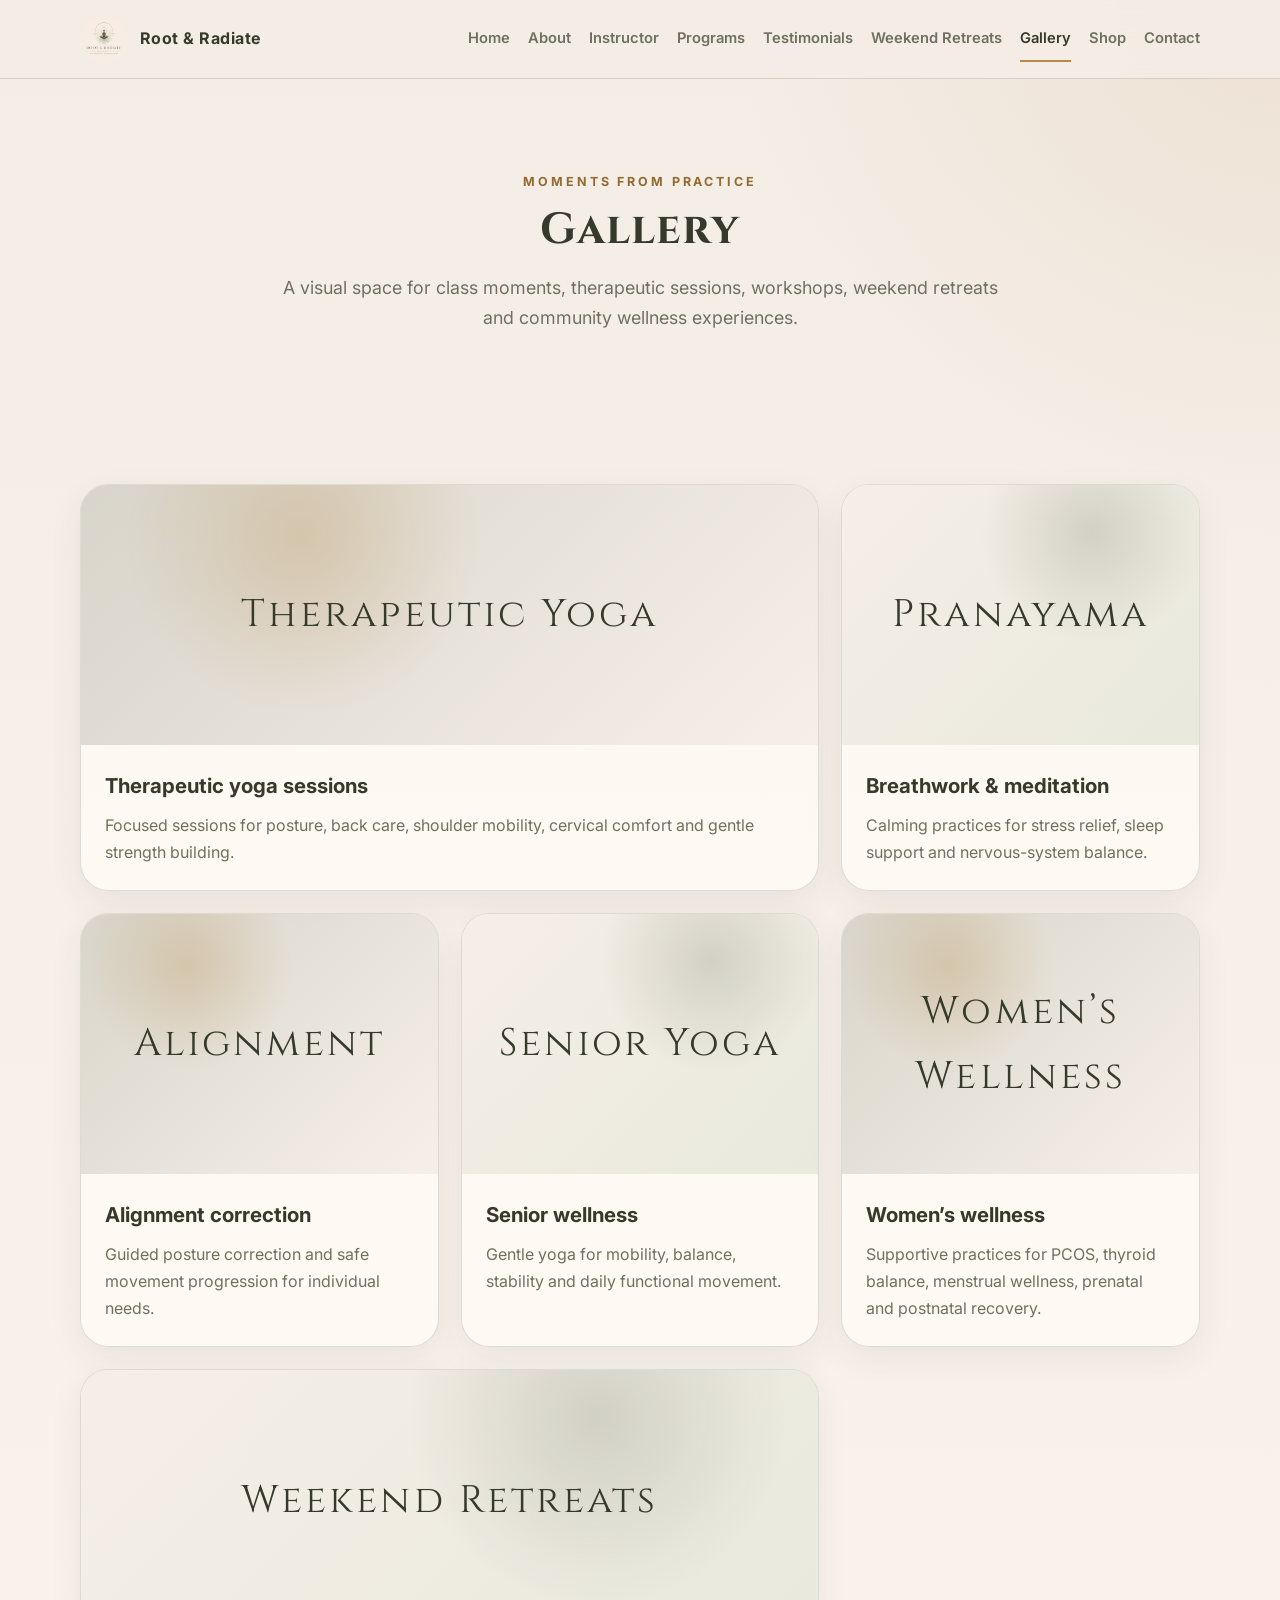
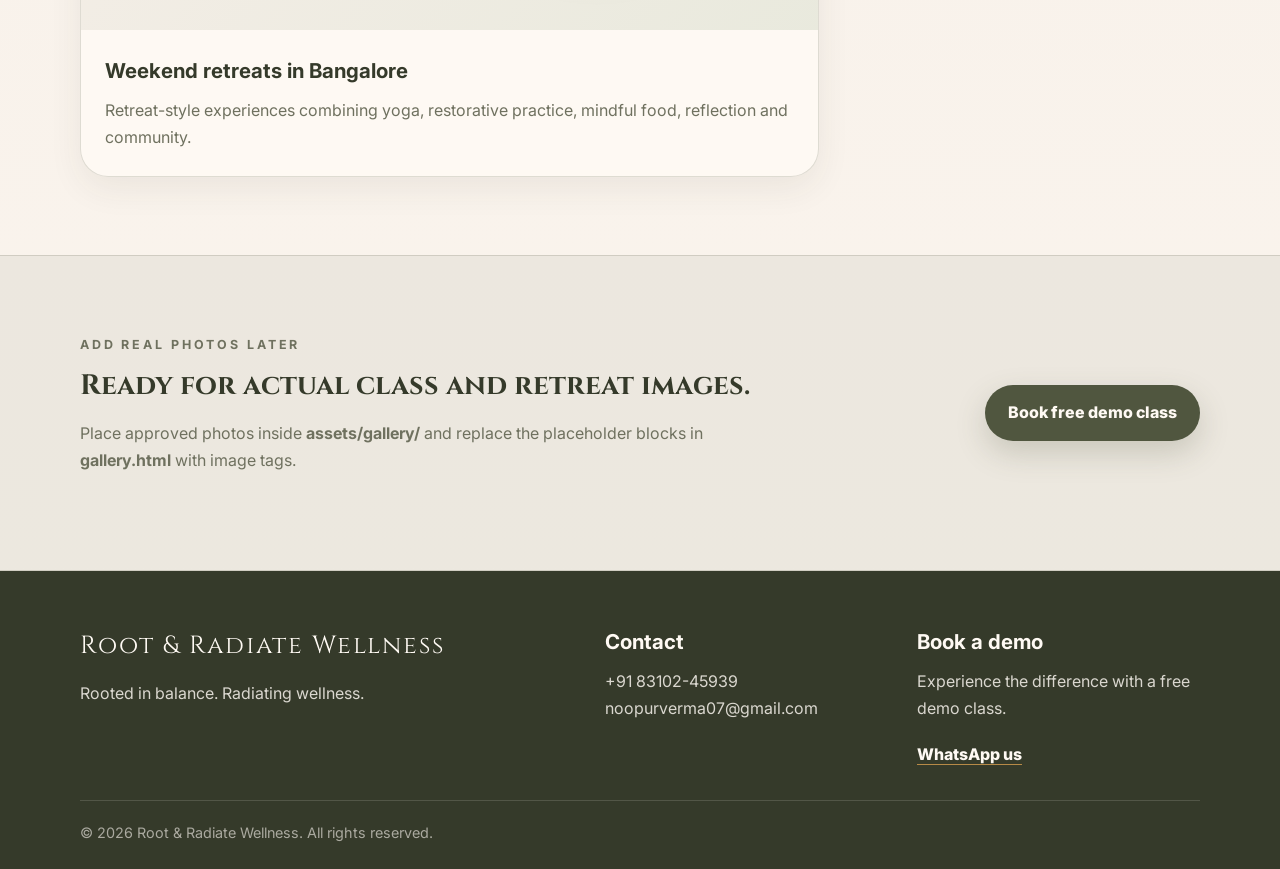
==== gallery.html @ 005d0e10 "RRW site" ====
<!doctype html>
<html lang="en">
<head>
  <meta charset="utf-8" />
  <meta name="viewport" content="width=device-width, initial-scale=1" />
  <title>Gallery | Root & Radiate Wellness</title>
  <meta name="description" content="Gallery of Root & Radiate Wellness yoga sessions, workshops, retreats and wellness practices in Bangalore." />
  <link rel="preconnect" href="https://fonts.googleapis.com">
  <link rel="preconnect" href="https://fonts.gstatic.com" crossorigin>
  <link href="https://fonts.googleapis.com/css2?family=Cinzel:wght@400;500;600&family=Inter:wght@400;500;600;700&display=swap" rel="stylesheet">
  <link rel="icon" type="image/png" href="assets/logo.png" />
  <link rel="stylesheet" href="assets/styles.css" />
</head>
<body data-current-page="gallery.html">
  <header class="site-header">
    <div class="container nav-shell">
      <a class="brand" href="index.html" aria-label="Root & Radiate Wellness home">
        <img src="assets/logo.png" alt="Root & Radiate Wellness logo" />
        <span>Root & Radiate</span>
      </a>
      <button class="menu-toggle" type="button" aria-label="Toggle navigation" aria-expanded="false">
        <span></span><span></span><span></span>
      </button>
      <nav class="site-nav" aria-label="Primary navigation">
        <a class="nav-link" href="index.html" data-page="index.html">Home</a><a class="nav-link" href="about.html" data-page="about.html">About</a><a class="nav-link" href="instructor.html" data-page="instructor.html">Instructor</a><a class="nav-link" href="programs.html" data-page="programs.html">Programs</a><a class="nav-link" href="testimonials.html" data-page="testimonials.html">Testimonials</a><a class="nav-link" href="retreats.html" data-page="retreats.html">Weekend Retreats</a><a class="nav-link" href="gallery.html" data-page="gallery.html">Gallery</a><a class="nav-link" href="shop.html" data-page="shop.html">Shop</a><a class="nav-link" href="contact.html" data-page="contact.html">Contact</a>
      </nav>
    </div>
  </header>

  <main>
    <section class="page-hero">
      <div class="container narrow reveal">
        <p class="eyebrow">Moments from practice</p>
        <h1>Gallery</h1>
        <p class="lead">A visual space for class moments, therapeutic sessions, workshops, weekend retreats and community wellness experiences.</p>
      </div>
    </section>

    <section class="section">
      <div class="container gallery-grid">
        <article class="gallery-card large reveal">
          <div class="gallery-placeholder"><span>Therapeutic Yoga</span></div>
          <div class="gallery-caption">
            <h3>Therapeutic yoga sessions</h3>
            <p>Focused sessions for posture, back care, shoulder mobility, cervical comfort and gentle strength building.</p>
          </div>
        </article>

        <article class="gallery-card reveal delay-1">
          <div class="gallery-placeholder soft"><span>Pranayama</span></div>
          <div class="gallery-caption">
            <h3>Breathwork & meditation</h3>
            <p>Calming practices for stress relief, sleep support and nervous-system balance.</p>
          </div>
        </article>

        <article class="gallery-card reveal delay-2">
          <div class="gallery-placeholder"><span>Alignment</span></div>
          <div class="gallery-caption">
            <h3>Alignment correction</h3>
            <p>Guided posture correction and safe movement progression for individual needs.</p>
          </div>
        </article>

        <article class="gallery-card reveal">
          <div class="gallery-placeholder soft"><span>Senior Yoga</span></div>
          <div class="gallery-caption">
            <h3>Senior wellness</h3>
            <p>Gentle yoga for mobility, balance, stability and daily functional movement.</p>
          </div>
        </article>

        <article class="gallery-card reveal delay-1">
          <div class="gallery-placeholder"><span>Women’s Wellness</span></div>
          <div class="gallery-caption">
            <h3>Women’s wellness</h3>
            <p>Supportive practices for PCOS, thyroid balance, menstrual wellness, prenatal and postnatal recovery.</p>
          </div>
        </article>

        <article class="gallery-card large reveal delay-2">
          <div class="gallery-placeholder soft"><span>Weekend Retreats</span></div>
          <div class="gallery-caption">
            <h3>Weekend retreats in Bangalore</h3>
            <p>Retreat-style experiences combining yoga, restorative practice, mindful food, reflection and community.</p>
          </div>
        </article>
      </div>
    </section>

    <section class="section band">
      <div class="container band-grid">
        <div>
          <p class="eyebrow">Add real photos later</p>
          <h2>Ready for actual class and retreat images.</h2>
          <p>Place approved photos inside <strong>assets/gallery/</strong> and replace the placeholder blocks in <strong>gallery.html</strong> with image tags.</p>
        </div>
        <a class="btn primary" href="contact.html">Book free demo class</a>
      </div>
    </section>
  </main>

  <footer class="site-footer">
    <div class="container footer-grid">
      <div>
        <div class="footer-brand">Root & Radiate Wellness</div>
        <p>Rooted in balance. Radiating wellness.</p>
      </div>
      <div>
        <h3>Contact</h3>
        <p><a href="tel:+918310245939">+91 83102-45939</a><br><a href="mailto:noopurverma07@gmail.com">noopurverma07@gmail.com</a></p>
      </div>
      <div>
        <h3>Book a demo</h3>
        <p>Experience the difference with a free demo class.</p>
        <a class="footer-cta" href="https://wa.me/918310245939?text=Hi%20Noopur%2C%20I%20would%20like%20to%20book%20a%20free%20demo%20class." target="_blank" rel="noopener">WhatsApp us</a>
      </div>
    </div>
    <div class="container copyright">© <span id="year"></span> Root & Radiate Wellness. All rights reserved.</div>
  </footer>
  <script src="assets/script.js"></script>
</body>
</html>
---- assets/styles.css ----
:root {
  --bg: #f4ede6;
  --paper: #fffaf4;
  --paper-2: #efe6dc;
  --olive: #50563f;
  --olive-dark: #353a2a;
  --olive-soft: #dfe2d3;
  --gold: #b78a47;
  --gold-dark: #916b32;
  --text: #2d3027;
  --muted: #6f715f;
  --line: rgba(80, 86, 63, 0.18);
  --shadow: 0 20px 60px rgba(53, 58, 42, 0.12);
  --radius: 28px;
}

* { box-sizing: border-box; }
html { scroll-behavior: smooth; }
body {
  margin: 0;
  font-family: Inter, system-ui, -apple-system, BlinkMacSystemFont, "Segoe UI", sans-serif;
  color: var(--text);
  background:
    radial-gradient(circle at top right, rgba(183, 138, 71, 0.12), transparent 34rem),
    linear-gradient(180deg, var(--bg) 0%, #fbf5ee 100%);
  line-height: 1.7;
}
a { color: inherit; text-decoration: none; }
img { max-width: 100%; display: block; }
.container { width: min(1120px, calc(100% - 40px)); margin: 0 auto; }
.narrow { width: min(820px, calc(100% - 40px)); }

.site-header {
  position: sticky;
  top: 0;
  z-index: 20;
  background: rgba(244, 237, 230, 0.9);
  backdrop-filter: blur(16px);
  border-bottom: 1px solid var(--line);
}
.nav-shell { display: flex; align-items: center; justify-content: space-between; min-height: 78px; gap: 24px; }
.brand { display: flex; align-items: center; gap: 12px; font-weight: 700; color: var(--olive-dark); }
.brand img { width: 48px; height: 48px; object-fit: contain; border-radius: 50%; }
.brand span { letter-spacing: .03em; }
.site-nav { display: flex; align-items: center; gap: 18px; }
.nav-link { font-size: 0.92rem; color: var(--muted); font-weight: 600; position: relative; }
.nav-link:hover, .nav-link.active { color: var(--olive-dark); }
.nav-link.active::after {
  content: ""; position: absolute; left: 0; right: 0; bottom: -10px; height: 2px; background: var(--gold);
}
.menu-toggle { display: none; border: 0; background: transparent; cursor: pointer; padding: 8px; }
.menu-toggle span { display: block; width: 24px; height: 2px; background: var(--olive); margin: 5px 0; }

.section-large { padding: 90px 0 70px; }
.section { padding: 78px 0; }
.hero-grid { display: grid; grid-template-columns: 1.08fr .92fr; align-items: center; gap: 52px; }
.hero-copy h1, .page-hero h1, h2 {
  font-family: Cinzel, Georgia, serif;
  color: var(--olive-dark);
  line-height: 1.1;
  margin: 0 0 18px;
}
.hero-copy h1 { font-size: clamp(3rem, 8vw, 6.8rem); letter-spacing: .03em; }
.page-hero h1 { font-size: clamp(2.5rem, 6vw, 5.5rem); letter-spacing: .03em; }
h2 { font-size: clamp(1.8rem, 3vw, 3rem); }
h3 { color: var(--olive-dark); margin: 0 0 8px; font-size: 1.12rem; }
p { margin: 0 0 18px; }
.lead { font-size: clamp(1.08rem, 2vw, 1.28rem); color: var(--muted); max-width: 720px; }
.eyebrow { text-transform: uppercase; letter-spacing: .23em; font-size: .78rem; color: var(--gold-dark); font-weight: 700; margin-bottom: 14px; }
.button-row { display: flex; gap: 14px; flex-wrap: wrap; margin-top: 30px; }
.btn { display: inline-flex; align-items: center; justify-content: center; border-radius: 999px; padding: 13px 22px; font-weight: 800; transition: .25s ease; border: 1px solid transparent; }
.btn.primary { background: var(--olive); color: #fffaf4; box-shadow: 0 12px 30px rgba(80, 86, 63, .22); }
.btn.primary:hover { background: var(--olive-dark); transform: translateY(-2px); }
.btn.secondary { color: var(--olive-dark); border-color: var(--line); background: rgba(255, 250, 244, .55); }
.btn.secondary:hover { border-color: var(--gold); transform: translateY(-2px); }
.btn.full { width: 100%; }
.hero-card {
  border: 1px solid var(--line);
  background: linear-gradient(145deg, rgba(255,250,244,.9), rgba(239,230,220,.65));
  border-radius: 44px;
  padding: 34px;
  box-shadow: var(--shadow);
}
.hero-card img { border-radius: 34px; }

.page-hero { padding: 92px 0 54px; text-align: center; }
.page-hero .lead { margin-inline: auto; }
.split-intro { display: grid; grid-template-columns: .9fr 1.1fr; gap: 56px; align-items: start; margin-bottom: 32px; }
.split-intro > p { color: var(--muted); font-size: 1.08rem; }
.card-grid { display: grid; gap: 22px; }
.card-grid.three { grid-template-columns: repeat(3, 1fr); }
.card-grid.two { grid-template-columns: repeat(2, 1fr); }
.feature-card, .testimonial-card, .retreat-card, .shop-card, .content-panel, .profile-card, .contact-form, .note-box {
  background: rgba(255,250,244,.78);
  border: 1px solid var(--line);
  border-radius: var(--radius);
  padding: 28px;
  box-shadow: 0 12px 34px rgba(53, 58, 42, .07);
}
.feature-card span, .shop-card span { color: var(--gold-dark); font-weight: 800; letter-spacing: .08em; font-size: .82rem; text-transform: uppercase; }
.feature-card p, .testimonial-card p, .retreat-card p, .shop-card p, .content-panel p { color: var(--muted); }
.band { background: rgba(80, 86, 63, .08); border-top: 1px solid var(--line); border-bottom: 1px solid var(--line); }
.band-grid { display: flex; align-items: center; justify-content: space-between; gap: 24px; }
.band-grid p { color: var(--muted); max-width: 680px; }
.content-grid { display: grid; grid-template-columns: 1fr 1fr; gap: 26px; align-items: start; }
.content-panel.soft { background: rgba(223, 226, 211, .52); }
.check-list { margin: 0; padding: 0; list-style: none; }
.check-list li { padding: 10px 0 10px 34px; position: relative; border-bottom: 1px solid var(--line); }
.check-list li::before { content: "•"; color: var(--gold); font-size: 2rem; position: absolute; left: 4px; top: -2px; }
.instructor-grid { grid-template-columns: .78fr 1.22fr; }
.profile-card { text-align: center; position: sticky; top: 104px; }
.profile-card img { width: 220px; margin: 0 auto 24px; border-radius: 28px; }
.pill-wrap { display: flex; gap: 10px; flex-wrap: wrap; margin: 12px 0 28px; }
.pill-wrap span { border: 1px solid var(--line); background: rgba(244,237,230,.75); border-radius: 999px; padding: 8px 12px; color: var(--olive-dark); font-size: .92rem; }
.program-list { display: grid; gap: 18px; }
.program-card { display: flex; align-items: center; justify-content: space-between; gap: 28px; padding: 28px; border-radius: var(--radius); background: rgba(255,250,244,.82); border: 1px solid var(--line); box-shadow: 0 12px 30px rgba(53, 58, 42, .06); }
.program-card p { color: var(--muted); margin-bottom: 0; }
.program-card a { color: var(--gold-dark); font-weight: 800; white-space: nowrap; }
.testimonial-card p { font-size: 1.08rem; }
.testimonial-card span { color: var(--gold-dark); font-weight: 700; }
.note-box { margin-top: 24px; color: var(--muted); }
.shop-grid { display: grid; grid-template-columns: repeat(3, 1fr); gap: 22px; }
.shop-card small { display: block; color: var(--olive-dark); font-weight: 700; margin-top: 14px; }
.shop-card.phase { background: rgba(223, 226, 211, .52); }
.contact-grid { display: grid; grid-template-columns: .9fr 1.1fr; gap: 28px; }
.contact-list { display: grid; gap: 12px; margin-top: 28px; }
.contact-list a { padding: 18px; border: 1px solid var(--line); border-radius: 18px; background: rgba(244,237,230,.55); display: flex; justify-content: space-between; gap: 16px; }
.contact-list span { color: var(--muted); }
.contact-form { display: grid; gap: 16px; }
label { display: grid; gap: 7px; color: var(--olive-dark); font-weight: 800; }
input, textarea, select { width: 100%; border: 1px solid var(--line); border-radius: 16px; padding: 13px 14px; background: #fffaf4; color: var(--text); font: inherit; }
input:focus, textarea:focus, select:focus { outline: 2px solid rgba(183, 138, 71, .28); border-color: var(--gold); }
.site-footer { background: var(--olive-dark); color: rgba(255,250,244,.82); padding: 54px 0 24px; }
.footer-grid { display: grid; grid-template-columns: 1.4fr .8fr .8fr; gap: 30px; }
.footer-brand { font-family: Cinzel, Georgia, serif; color: #fffaf4; font-size: 1.55rem; letter-spacing: .08em; margin-bottom: 12px; }
.site-footer h3 { color: #fffaf4; }
.footer-cta { color: #fffaf4; border-bottom: 1px solid var(--gold); font-weight: 800; }
.copyright { border-top: 1px solid rgba(255,250,244,.14); margin-top: 32px; padding-top: 20px; color: rgba(255,250,244,.58); font-size: .9rem; }
.reveal { opacity: 0; transform: translateY(18px); transition: opacity .65s ease, transform .65s ease; }
.reveal.visible { opacity: 1; transform: translateY(0); }
.delay-1 { transition-delay: .12s; }
.delay-2 { transition-delay: .22s; }

@media (max-width: 920px) {
  .menu-toggle { display: block; }
  .site-nav { position: absolute; left: 20px; right: 20px; top: 78px; display: none; flex-direction: column; align-items: stretch; padding: 18px; background: #fffaf4; border: 1px solid var(--line); border-radius: 22px; box-shadow: var(--shadow); }
  .site-nav.open { display: flex; }
  .nav-link { padding: 10px 8px; }
  .nav-link.active::after { display: none; }
  .hero-grid, .split-intro, .content-grid, .instructor-grid, .contact-grid { grid-template-columns: 1fr; }
  .card-grid.three, .shop-grid { grid-template-columns: 1fr 1fr; }
  .profile-card { position: static; }
}
@media (max-width: 640px) {
  .container, .narrow { width: min(100% - 28px, 1120px); }
  .section-large { padding: 54px 0; }
  .section { padding: 54px 0; }
  .page-hero { padding: 64px 0 34px; }
  .hero-copy h1 { font-size: 3rem; }
  .button-row, .band-grid, .program-card, .contact-list a { flex-direction: column; align-items: stretch; }
  .card-grid.two, .card-grid.three, .shop-grid, .footer-grid { grid-template-columns: 1fr; }
  .hero-card { padding: 18px; border-radius: 28px; }
  .hero-card img { border-radius: 22px; }
}


/* Gallery page */
.gallery-grid {
  display: grid;
  grid-template-columns: repeat(3, 1fr);
  gap: 22px;
}
.gallery-card {
  overflow: hidden;
  border-radius: var(--radius);
  border: 1px solid var(--line);
  background: rgba(255,250,244,.82);
  box-shadow: 0 12px 34px rgba(53, 58, 42, .07);
}
.gallery-card.large {
  grid-column: span 2;
}
.gallery-placeholder {
  min-height: 260px;
  display: grid;
  place-items: center;
  background:
    radial-gradient(circle at 30% 20%, rgba(183,138,71,.28), transparent 32%),
    linear-gradient(135deg, rgba(80,86,63,.22), rgba(244,237,230,.8));
  color: var(--olive-dark);
  font-family: Cinzel, Georgia, serif;
  font-size: clamp(1.4rem, 3vw, 2.4rem);
  letter-spacing: .08em;
  text-align: center;
  padding: 24px;
}
.gallery-placeholder.soft {
  background:
    radial-gradient(circle at 70% 18%, rgba(80,86,63,.18), transparent 34%),
    linear-gradient(135deg, rgba(244,237,230,.9), rgba(223,226,211,.68));
}
.gallery-caption {
  padding: 24px;
}
.gallery-caption p {
  color: var(--muted);
  margin-bottom: 0;
}
@media (max-width: 920px) {
  .gallery-grid { grid-template-columns: repeat(2, 1fr); }
  .gallery-card.large { grid-column: span 1; }
}
@media (max-width: 640px) {
  .gallery-grid { grid-template-columns: 1fr; }
  .gallery-placeholder { min-height: 210px; }
}

/* === Heading size override === */

.hero-copy h1 {
  font-size: clamp(2.2rem, 4.8vw, 4rem) !important;
  line-height: 1.05;
  letter-spacing: 0.02em;
}

.page-hero h1 {
  font-size: clamp(1.85rem, 3.4vw, 2.8rem) !important;
  line-height: 1.12;
  letter-spacing: 0.02em;
  max-width: 760px;
  margin-left: auto;
  margin-right: auto;
}

h1 {
  font-size: clamp(1.85rem, 3.4vw, 2.8rem);
}

h2 {
  font-size: clamp(1.45rem, 2.2vw, 2rem) !important;
  line-height: 1.18;
}

h3 {
  font-size: clamp(1.15rem, 1.6vw, 1.45rem);
}

.lead {
  font-size: clamp(1rem, 1.4vw, 1.2rem);
}

@media (max-width: 640px) {
  .hero-copy h1 {
    font-size: 2.15rem !important;
  }

  .page-hero h1,
  h1 {
    font-size: 1.8rem !important;
  }

  h2 {
    font-size: 1.45rem !important;
  }

  h3 {
    font-size: 1.15rem;
  }
}

/* Real photo gallery */
.gallery-section-head {
  display: flex;
  justify-content: space-between;
  gap: 24px;
  align-items: end;
  margin-bottom: 32px;
}

.gallery-section-head p {
  max-width: 780px;
  color: var(--muted);
}

.gallery-count {
  flex: 0 0 auto;
  border: 1px solid var(--line);
  border-radius: 999px;
  padding: 10px 16px;
  color: var(--olive-dark);
  background: rgba(255, 250, 244, 0.82);
  font-weight: 600;
}

.gallery-photo-grid {
  display: grid;
  grid-template-columns: repeat(4, 1fr);
  gap: 18px;
}

.photo-card {
  margin: 0;
  overflow: hidden;
  border-radius: 24px;
  border: 1px solid var(--line);
  background: rgba(255, 250, 244, 0.88);
  box-shadow: 0 12px 28px rgba(53, 58, 42, 0.07);
}

.photo-button {
  width: 100%;
  display: block;
  padding: 0;
  border: 0;
  background: transparent;
  cursor: pointer;
  overflow: hidden;
}

.photo-card img {
  width: 100%;
  aspect-ratio: 4 / 5;
  object-fit: cover;
  display: block;
  transition: transform 0.35s ease, filter 0.35s ease;
}

.photo-card:hover img {
  transform: scale(1.045);
  filter: brightness(0.96);
}

.photo-card figcaption {
  padding: 12px 14px 14px;
  font-size: 0.9rem;
  color: var(--muted);
}

.gallery-lightbox {
  position: fixed;
  inset: 0;
  z-index: 999;
  display: none;
  align-items: center;
  justify-content: center;
  padding: 72px 24px 32px;
  background: rgba(28, 31, 24, 0.86);
}

.gallery-lightbox.active {
  display: flex;
}

.gallery-lightbox figure {
  margin: 0;
  max-width: min(92vw, 980px);
  max-height: 86vh;
  text-align: center;
}

.gallery-lightbox img {
  max-width: 100%;
  max-height: 78vh;
  object-fit: contain;
  border-radius: 24px;
  box-shadow: 0 24px 70px rgba(0, 0, 0, 0.35);
}

.gallery-lightbox figcaption {
  margin-top: 14px;
  color: #fffaf4;
  font-size: 0.95rem;
}

.lightbox-close,
.lightbox-nav {
  position: absolute;
  border: 1px solid rgba(255, 250, 244, 0.35);
  background: rgba(255, 250, 244, 0.12);
  color: #fffaf4;
  cursor: pointer;
  transition: background 0.2s ease, transform 0.2s ease;
}

.lightbox-close:hover,
.lightbox-nav:hover {
  background: rgba(255, 250, 244, 0.22);
  transform: scale(1.04);
}

.lightbox-close {
  top: 22px;
  right: 24px;
  width: 44px;
  height: 44px;
  border-radius: 50%;
  font-size: 2rem;
  line-height: 1;
}

.lightbox-nav {
  top: 50%;
  transform: translateY(-50%);
  width: 48px;
  height: 64px;
  border-radius: 999px;
  font-size: 3rem;
  line-height: 1;
}

.lightbox-nav:hover {
  transform: translateY(-50%) scale(1.04);
}

.lightbox-prev {
  left: 24px;
}

.lightbox-next {
  right: 24px;
}

.no-scroll {
  overflow: hidden;
}

@media (max-width: 980px) {
  .gallery-photo-grid {
    grid-template-columns: repeat(3, 1fr);
  }
}

@media (max-width: 720px) {
  .gallery-section-head {
    flex-direction: column;
    align-items: flex-start;
  }

  .gallery-photo-grid {
    grid-template-columns: repeat(2, 1fr);
    gap: 14px;
  }

  .photo-card {
    border-radius: 18px;
  }

  .photo-card figcaption {
    font-size: 0.82rem;
  }

  .lightbox-nav {
    width: 42px;
    height: 54px;
    font-size: 2.5rem;
  }

  .lightbox-prev {
    left: 10px;
  }

  .lightbox-next {
    right: 10px;
  }
}

@media (max-width: 460px) {
  .gallery-photo-grid {
    grid-template-columns: 1fr;
  }
}

/* === End heading size override === */
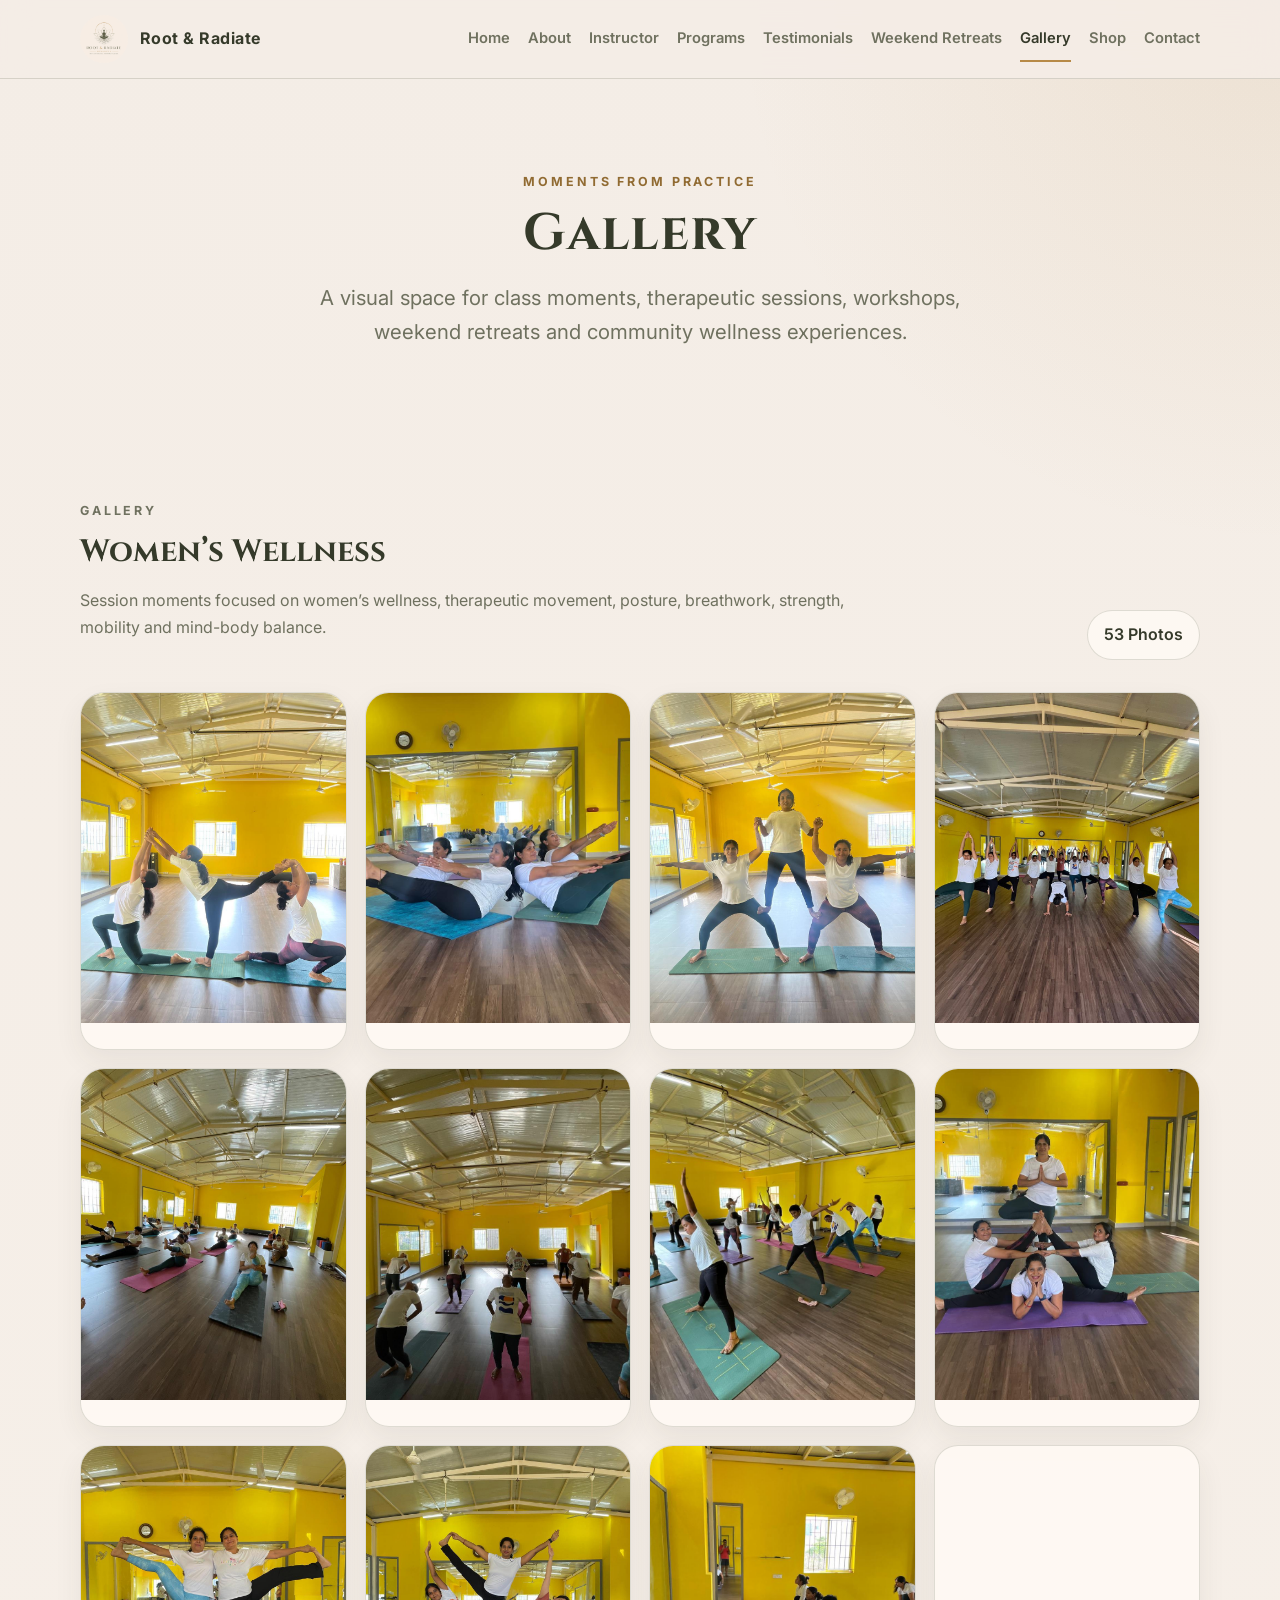
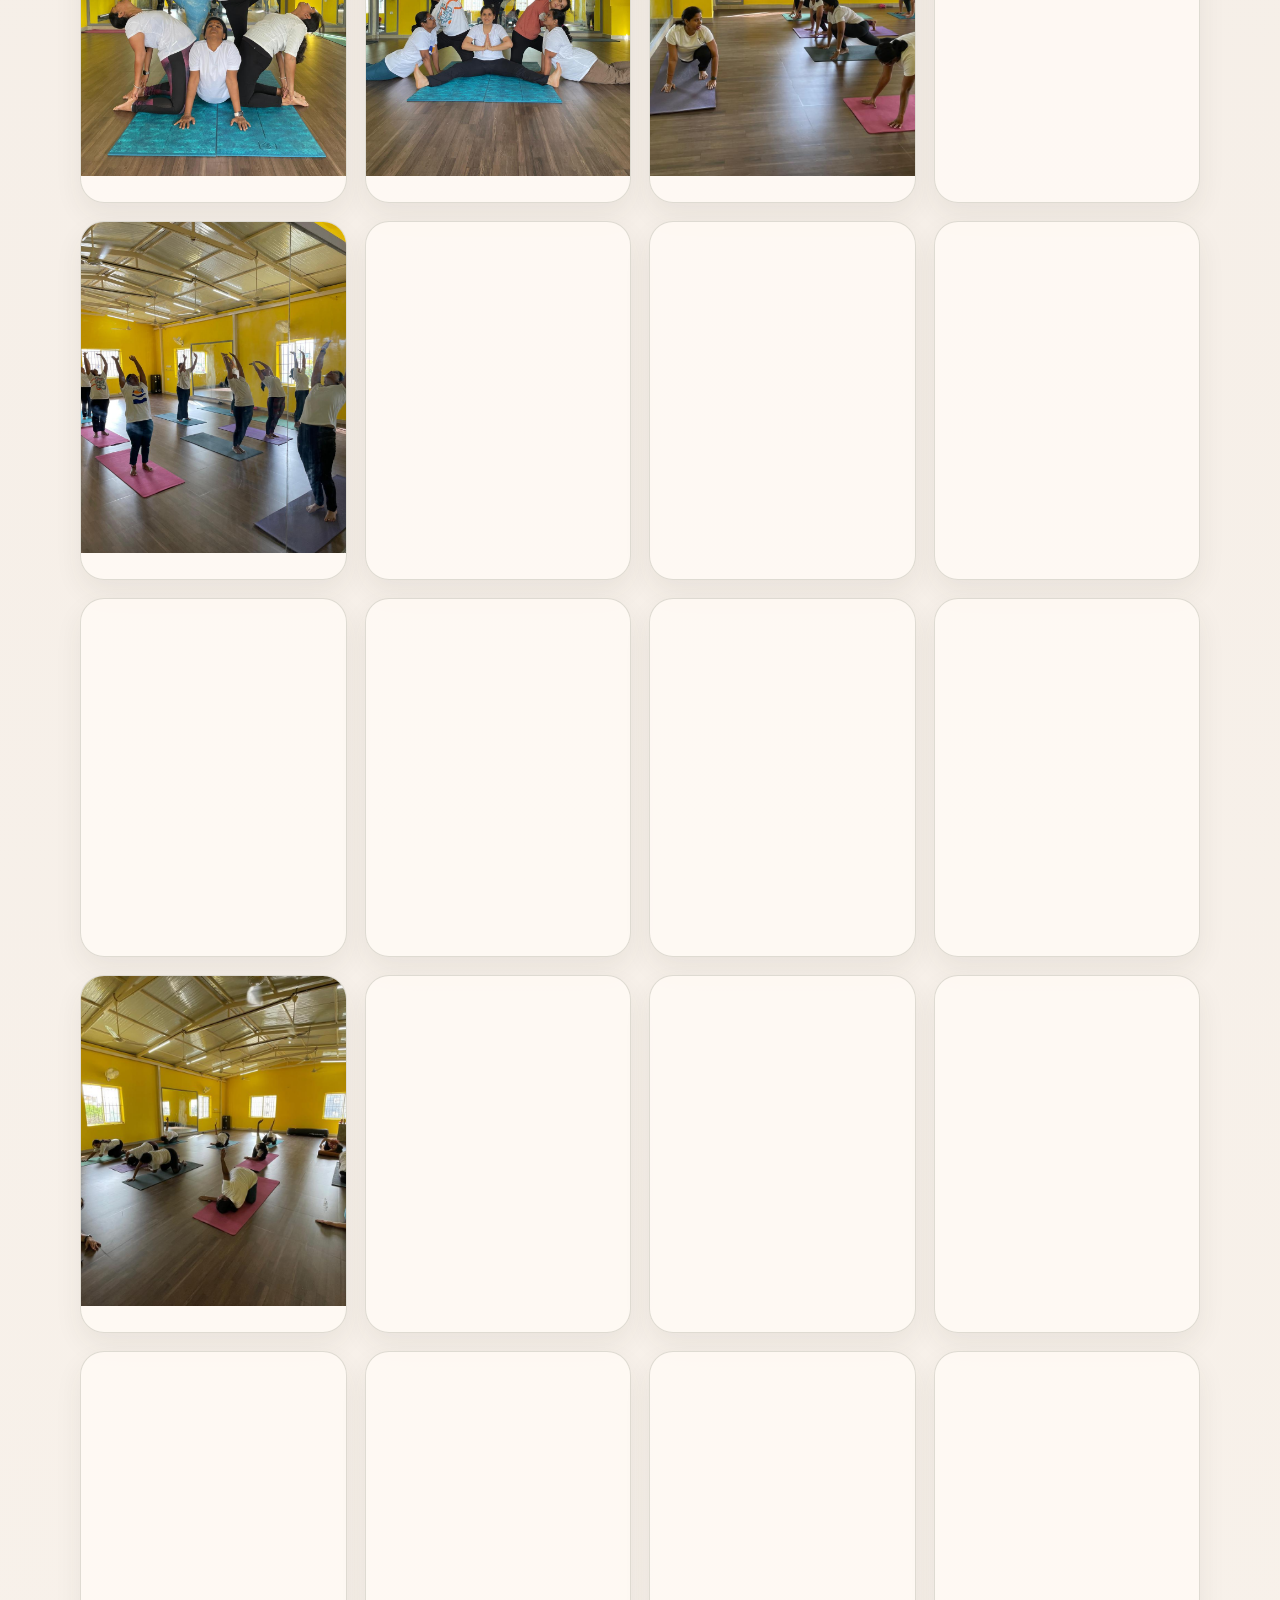
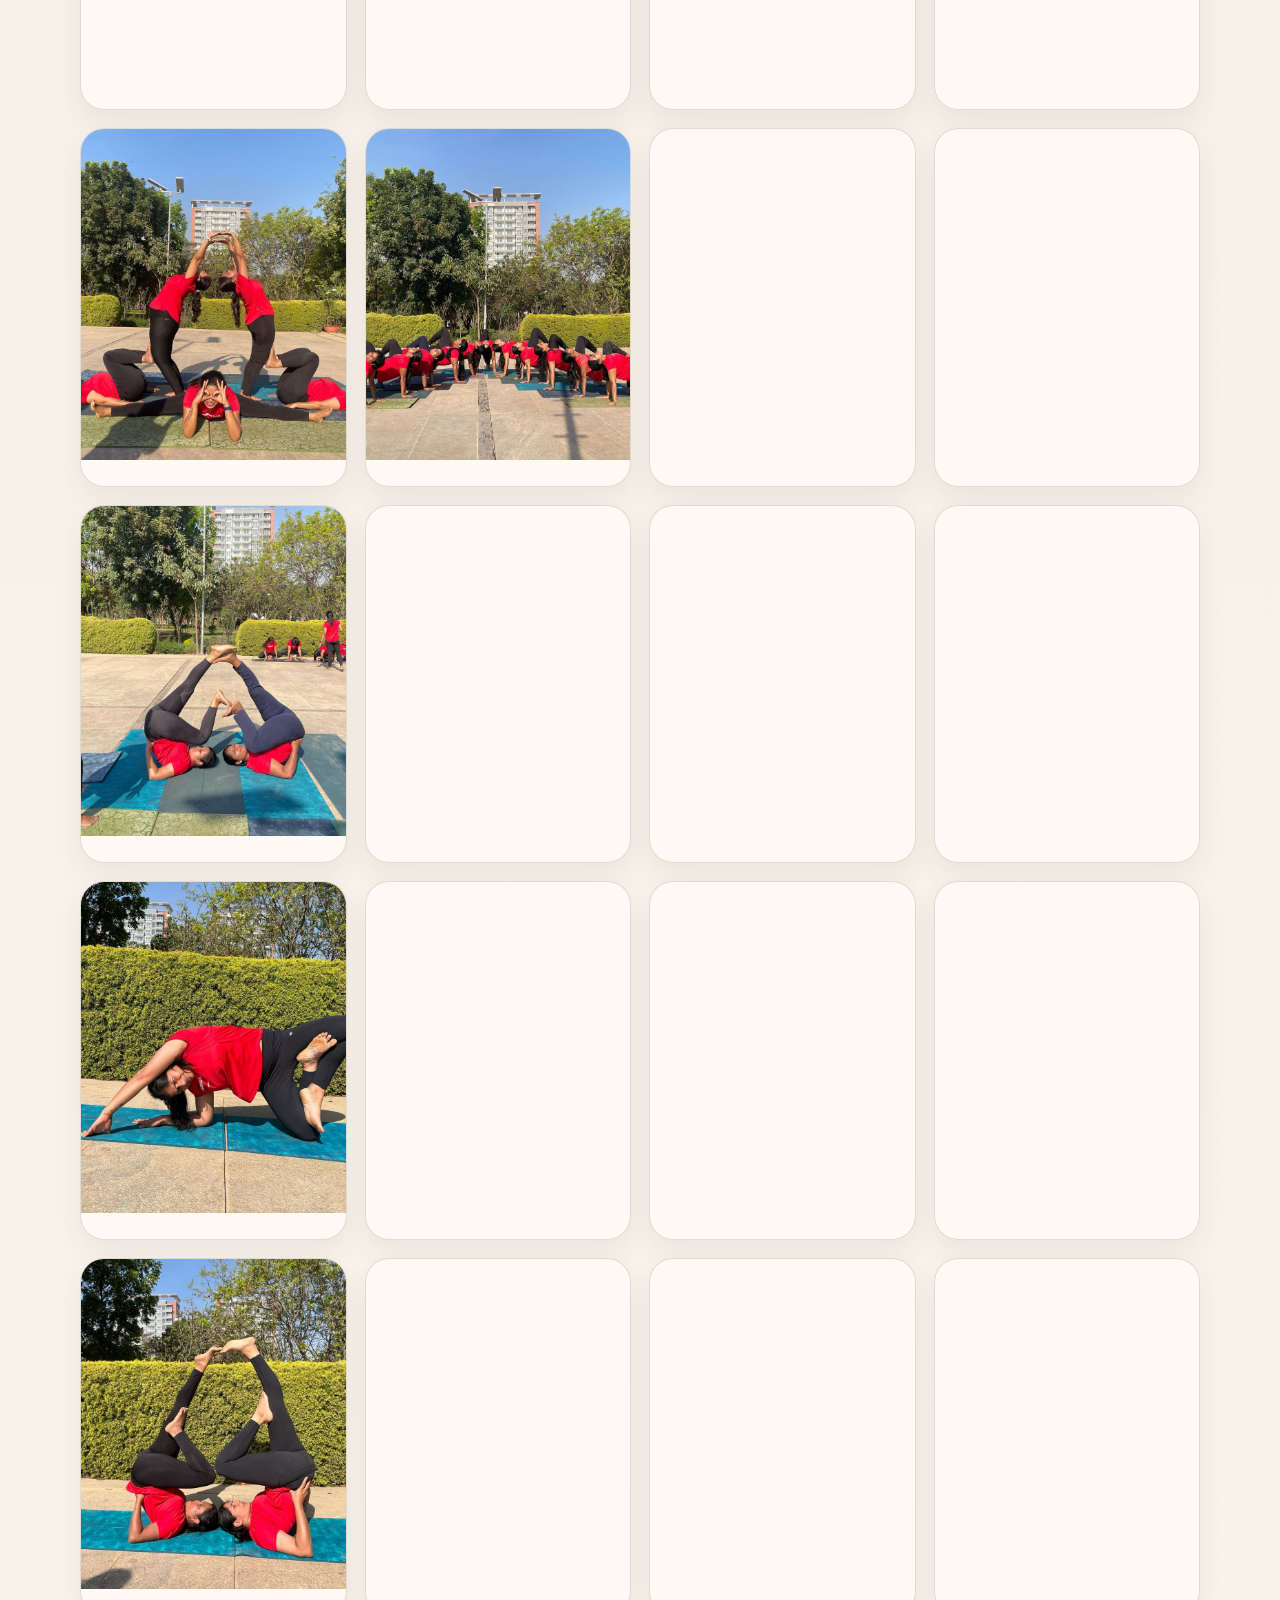
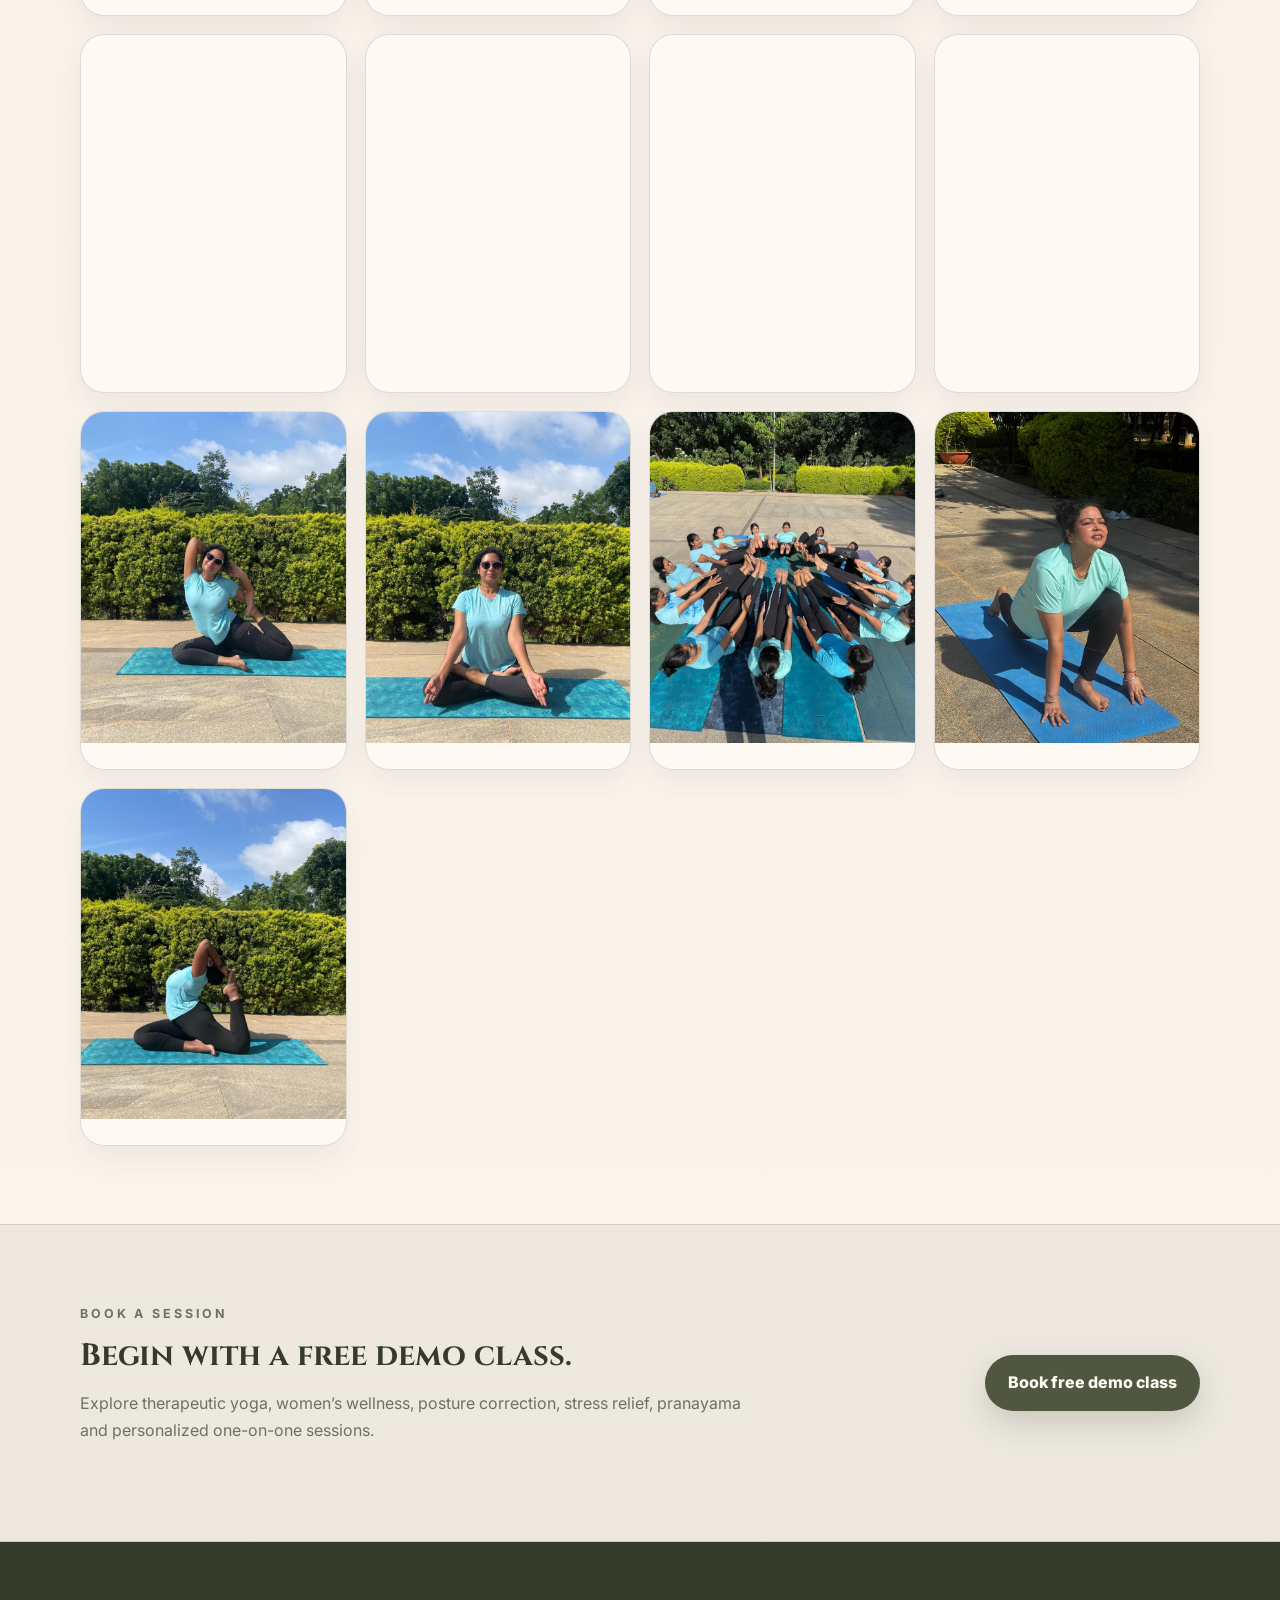
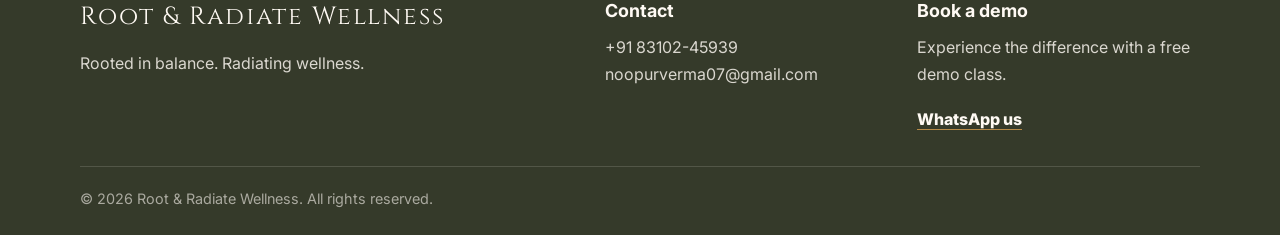
==== commit 741d4d2b: "Updated Gallery" ====
--- a/gallery.html
+++ b/gallery.html
@@ -5,12 +5,15 @@
   <meta name="viewport" content="width=device-width, initial-scale=1" />
   <title>Gallery | Root & Radiate Wellness</title>
   <meta name="description" content="Gallery of Root & Radiate Wellness yoga sessions, workshops, retreats and wellness practices in Bangalore." />
+
   <link rel="preconnect" href="https://fonts.googleapis.com">
   <link rel="preconnect" href="https://fonts.gstatic.com" crossorigin>
   <link href="https://fonts.googleapis.com/css2?family=Cinzel:wght@400;500;600&family=Inter:wght@400;500;600;700&display=swap" rel="stylesheet">
+
   <link rel="icon" type="image/png" href="assets/logo.png" />
   <link rel="stylesheet" href="assets/styles.css" />
 </head>
+
 <body data-current-page="gallery.html">
   <header class="site-header">
     <div class="container nav-shell">
@@ -18,11 +21,23 @@
         <img src="assets/logo.png" alt="Root & Radiate Wellness logo" />
         <span>Root & Radiate</span>
       </a>
+
       <button class="menu-toggle" type="button" aria-label="Toggle navigation" aria-expanded="false">
-        <span></span><span></span><span></span>
+        <span></span>
+        <span></span>
+        <span></span>
       </button>
+
       <nav class="site-nav" aria-label="Primary navigation">
-        <a class="nav-link" href="index.html" data-page="index.html">Home</a><a class="nav-link" href="about.html" data-page="about.html">About</a><a class="nav-link" href="instructor.html" data-page="instructor.html">Instructor</a><a class="nav-link" href="programs.html" data-page="programs.html">Programs</a><a class="nav-link" href="testimonials.html" data-page="testimonials.html">Testimonials</a><a class="nav-link" href="retreats.html" data-page="retreats.html">Weekend Retreats</a><a class="nav-link" href="gallery.html" data-page="gallery.html">Gallery</a><a class="nav-link" href="shop.html" data-page="shop.html">Shop</a><a class="nav-link" href="contact.html" data-page="contact.html">Contact</a>
+        <a class="nav-link" href="index.html" data-page="index.html">Home</a>
+        <a class="nav-link" href="about.html" data-page="about.html">About</a>
+        <a class="nav-link" href="instructor.html" data-page="instructor.html">Instructor</a>
+        <a class="nav-link" href="programs.html" data-page="programs.html">Programs</a>
+        <a class="nav-link" href="testimonials.html" data-page="testimonials.html">Testimonials</a>
+        <a class="nav-link" href="retreats.html" data-page="retreats.html">Weekend Retreats</a>
+        <a class="nav-link" href="gallery.html" data-page="gallery.html">Gallery</a>
+        <a class="nav-link" href="shop.html" data-page="shop.html">Shop</a>
+        <a class="nav-link" href="contact.html" data-page="contact.html">Contact</a>
       </nav>
     </div>
   </header>
@@ -32,73 +47,63 @@
       <div class="container narrow reveal">
         <p class="eyebrow">Moments from practice</p>
         <h1>Gallery</h1>
-        <p class="lead">A visual space for class moments, therapeutic sessions, workshops, weekend retreats and community wellness experiences.</p>
+        <p class="lead">
+          A visual space for class moments, therapeutic sessions, workshops,
+          weekend retreats and community wellness experiences.
+        </p>
       </div>
     </section>
 
     <section class="section">
-      <div class="container gallery-grid">
-        <article class="gallery-card large reveal">
-          <div class="gallery-placeholder"><span>Therapeutic Yoga</span></div>
-          <div class="gallery-caption">
-            <h3>Therapeutic yoga sessions</h3>
-            <p>Focused sessions for posture, back care, shoulder mobility, cervical comfort and gentle strength building.</p>
+      <div class="container">
+        <div class="section-heading gallery-section-head reveal">
+          <div>
+            <p class="eyebrow">Gallery</p>
+            <h2>Women’s Wellness</h2>
+            <p>
+              Session moments focused on women’s wellness, therapeutic movement,
+              posture, breathwork, strength, mobility and mind-body balance.
+            </p>
           </div>
-        </article>
-
-        <article class="gallery-card reveal delay-1">
-          <div class="gallery-placeholder soft"><span>Pranayama</span></div>
-          <div class="gallery-caption">
-            <h3>Breathwork & meditation</h3>
-            <p>Calming practices for stress relief, sleep support and nervous-system balance.</p>
-          </div>
-        </article>
-
-        <article class="gallery-card reveal delay-2">
-          <div class="gallery-placeholder"><span>Alignment</span></div>
-          <div class="gallery-caption">
-            <h3>Alignment correction</h3>
-            <p>Guided posture correction and safe movement progression for individual needs.</p>
-          </div>
-        </article>
-
-        <article class="gallery-card reveal">
-          <div class="gallery-placeholder soft"><span>Senior Yoga</span></div>
-          <div class="gallery-caption">
-            <h3>Senior wellness</h3>
-            <p>Gentle yoga for mobility, balance, stability and daily functional movement.</p>
-          </div>
-        </article>
-
-        <article class="gallery-card reveal delay-1">
-          <div class="gallery-placeholder"><span>Women’s Wellness</span></div>
-          <div class="gallery-caption">
-            <h3>Women’s wellness</h3>
-            <p>Supportive practices for PCOS, thyroid balance, menstrual wellness, prenatal and postnatal recovery.</p>
-          </div>
-        </article>
-
-        <article class="gallery-card large reveal delay-2">
-          <div class="gallery-placeholder soft"><span>Weekend Retreats</span></div>
-          <div class="gallery-caption">
-            <h3>Weekend retreats in Bangalore</h3>
-            <p>Retreat-style experiences combining yoga, restorative practice, mindful food, reflection and community.</p>
-          </div>
-        </article>
+
+          <span class="gallery-count">53 Photos</span>
+        </div>
+
+        <div
+          class="gallery-photo-grid"
+          id="womenWellnessGallery"
+          aria-label="Women’s wellness gallery"
+        ></div>
       </div>
     </section>
 
     <section class="section band">
       <div class="container band-grid">
         <div>
-          <p class="eyebrow">Add real photos later</p>
-          <h2>Ready for actual class and retreat images.</h2>
-          <p>Place approved photos inside <strong>assets/gallery/</strong> and replace the placeholder blocks in <strong>gallery.html</strong> with image tags.</p>
+          <p class="eyebrow">Book a session</p>
+          <h2>Begin with a free demo class.</h2>
+          <p>
+            Explore therapeutic yoga, women’s wellness, posture correction,
+            stress relief, pranayama and personalized one-on-one sessions.
+          </p>
         </div>
+
         <a class="btn primary" href="contact.html">Book free demo class</a>
       </div>
     </section>
   </main>
+
+  <div class="gallery-lightbox" id="galleryLightbox" aria-hidden="true">
+    <button class="lightbox-close" type="button" aria-label="Close gallery image">×</button>
+    <button class="lightbox-nav lightbox-prev" type="button" aria-label="Previous image">‹</button>
+
+    <figure>
+      <img id="lightboxImage" src="" alt="" />
+      <figcaption id="lightboxCaption"></figcaption>
+    </figure>
+
+    <button class="lightbox-nav lightbox-next" type="button" aria-label="Next image">›</button>
+  </div>
 
   <footer class="site-footer">
     <div class="container footer-grid">
@@ -106,18 +111,155 @@
         <div class="footer-brand">Root & Radiate Wellness</div>
         <p>Rooted in balance. Radiating wellness.</p>
       </div>
+
       <div>
         <h3>Contact</h3>
-        <p><a href="tel:+918310245939">+91 83102-45939</a><br><a href="mailto:noopurverma07@gmail.com">noopurverma07@gmail.com</a></p>
-      </div>
+        <p>
+          <a href="tel:+918310245939">+91 83102-45939</a><br>
+          <a href="mailto:noopurverma07@gmail.com">noopurverma07@gmail.com</a>
+        </p>
+      </div>
+
       <div>
         <h3>Book a demo</h3>
         <p>Experience the difference with a free demo class.</p>
-        <a class="footer-cta" href="https://wa.me/918310245939?text=Hi%20Noopur%2C%20I%20would%20like%20to%20book%20a%20free%20demo%20class." target="_blank" rel="noopener">WhatsApp us</a>
+        <a
+          class="footer-cta"
+          href="https://wa.me/918310245939?text=Hi%20Noopur%2C%20I%20would%20like%20to%20book%20a%20free%20demo%20class."
+          target="_blank"
+          rel="noopener"
+        >
+          WhatsApp us
+        </a>
       </div>
     </div>
-    <div class="container copyright">© <span id="year"></span> Root & Radiate Wellness. All rights reserved.</div>
+
+    <div class="container copyright">
+      © <span id="year"></span> Root & Radiate Wellness. All rights reserved.
+    </div>
   </footer>
+
   <script src="assets/script.js"></script>
+
+  <script>
+    const galleryImages = Array.from({ length: 53 }, (_, index) => {
+      const number = index + 1;
+      const paddedNumber = String(number).padStart(2, "0");
+
+      return {
+        src: `./assets/gallery/women_wellness/women-wellness-${paddedNumber}.jpg`,
+        alt: `Women’s wellness yoga session photo ${number}`
+      };
+    });
+
+    const galleryContainer = document.getElementById("womenWellnessGallery");
+    const lightbox = document.getElementById("galleryLightbox");
+    const lightboxImage = document.getElementById("lightboxImage");
+    const lightboxCaption = document.getElementById("lightboxCaption");
+    const closeButton = document.querySelector(".lightbox-close");
+    const prevButton = document.querySelector(".lightbox-prev");
+    const nextButton = document.querySelector(".lightbox-next");
+
+    let currentImageIndex = 0;
+
+    function renderGallery() {
+      if (!galleryContainer) {
+        console.error("Gallery container not found. Check id='womenWellnessGallery'.");
+        return;
+      }
+
+      galleryImages.forEach((image, index) => {
+        const figure = document.createElement("figure");
+        figure.className = "photo-card";
+
+        const button = document.createElement("button");
+        button.type = "button";
+        button.className = "photo-button";
+        button.setAttribute("aria-label", `Open ${image.caption}`);
+
+        const img = document.createElement("img");
+        img.src = image.src;
+        img.alt = image.alt;
+        img.loading = "lazy";
+        img.decoding = "async";
+
+        const caption = document.createElement("figcaption");
+        caption.textContent = image.caption;
+
+        img.onerror = function () {
+          console.error("Image failed to load:", image.src);
+          figure.classList.add("photo-card-error");
+          caption.textContent = `Image not found: ${image.src}`;
+        };
+
+        button.appendChild(img);
+        figure.appendChild(button);
+        figure.appendChild(caption);
+
+        button.addEventListener("click", () => {
+          openLightbox(index);
+        });
+
+        galleryContainer.appendChild(figure);
+      });
+
+      console.log("Gallery rendered:", galleryImages.length, "images");
+    }
+
+    function openLightbox(index) {
+      currentImageIndex = index;
+      const image = galleryImages[currentImageIndex];
+
+      lightboxImage.src = image.src;
+      lightboxImage.alt = image.alt;
+      lightboxCaption.textContent = image.caption;
+
+      lightbox.classList.add("active");
+      lightbox.setAttribute("aria-hidden", "false");
+      document.body.classList.add("no-scroll");
+    }
+
+    function closeLightbox() {
+      lightbox.classList.remove("active");
+      lightbox.setAttribute("aria-hidden", "true");
+      document.body.classList.remove("no-scroll");
+      lightboxImage.src = "";
+      lightboxImage.alt = "";
+      lightboxCaption.textContent = "";
+    }
+
+    function showNextImage() {
+      currentImageIndex = (currentImageIndex + 1) % galleryImages.length;
+      openLightbox(currentImageIndex);
+    }
+
+    function showPreviousImage() {
+      currentImageIndex =
+        (currentImageIndex - 1 + galleryImages.length) % galleryImages.length;
+      openLightbox(currentImageIndex);
+    }
+
+    if (closeButton) closeButton.addEventListener("click", closeLightbox);
+    if (nextButton) nextButton.addEventListener("click", showNextImage);
+    if (prevButton) prevButton.addEventListener("click", showPreviousImage);
+
+    if (lightbox) {
+      lightbox.addEventListener("click", (event) => {
+        if (event.target === lightbox) {
+          closeLightbox();
+        }
+      });
+    }
+
+    document.addEventListener("keydown", (event) => {
+      if (!lightbox || !lightbox.classList.contains("active")) return;
+
+      if (event.key === "Escape") closeLightbox();
+      if (event.key === "ArrowRight") showNextImage();
+      if (event.key === "ArrowLeft") showPreviousImage();
+    });
+
+    renderGallery();
+  </script>
 </body>
-</html>
+</html>
--- a/assets/styles.css
+++ b/assets/styles.css
@@ -1,4 +1,3 @@
-
 :root {
   --bg: #f4ede6;
   --paper: #fffaf4;
@@ -15,8 +14,14 @@
   --radius: 28px;
 }
 
-* { box-sizing: border-box; }
-html { scroll-behavior: smooth; }
+* {
+  box-sizing: border-box;
+}
+
+html {
+  scroll-behavior: smooth;
+}
+
 body {
   margin: 0;
   font-family: Inter, system-ui, -apple-system, BlinkMacSystemFont, "Segoe UI", sans-serif;
@@ -26,10 +31,25 @@
     linear-gradient(180deg, var(--bg) 0%, #fbf5ee 100%);
   line-height: 1.7;
 }
-a { color: inherit; text-decoration: none; }
-img { max-width: 100%; display: block; }
-.container { width: min(1120px, calc(100% - 40px)); margin: 0 auto; }
-.narrow { width: min(820px, calc(100% - 40px)); }
+
+a {
+  color: inherit;
+  text-decoration: none;
+}
+
+img {
+  max-width: 100%;
+  display: block;
+}
+
+.container {
+  width: min(1120px, calc(100% - 40px));
+  margin: 0 auto;
+}
+
+.narrow {
+  width: min(820px, calc(100% - 40px));
+}
 
 .site-header {
   position: sticky;
@@ -39,234 +59,463 @@
   backdrop-filter: blur(16px);
   border-bottom: 1px solid var(--line);
 }
-.nav-shell { display: flex; align-items: center; justify-content: space-between; min-height: 78px; gap: 24px; }
-.brand { display: flex; align-items: center; gap: 12px; font-weight: 700; color: var(--olive-dark); }
-.brand img { width: 48px; height: 48px; object-fit: contain; border-radius: 50%; }
-.brand span { letter-spacing: .03em; }
-.site-nav { display: flex; align-items: center; gap: 18px; }
-.nav-link { font-size: 0.92rem; color: var(--muted); font-weight: 600; position: relative; }
-.nav-link:hover, .nav-link.active { color: var(--olive-dark); }
+
+.nav-shell {
+  display: flex;
+  align-items: center;
+  justify-content: space-between;
+  min-height: 78px;
+  gap: 24px;
+}
+
+.brand {
+  display: flex;
+  align-items: center;
+  gap: 12px;
+  font-weight: 700;
+  color: var(--olive-dark);
+}
+
+.brand img {
+  width: 48px;
+  height: 48px;
+  object-fit: contain;
+  border-radius: 50%;
+}
+
+.brand span {
+  letter-spacing: 0.03em;
+}
+
+.site-nav {
+  display: flex;
+  align-items: center;
+  gap: 18px;
+}
+
+.nav-link {
+  font-size: 0.92rem;
+  color: var(--muted);
+  font-weight: 600;
+  position: relative;
+}
+
+.nav-link:hover,
+.nav-link.active {
+  color: var(--olive-dark);
+}
+
 .nav-link.active::after {
-  content: ""; position: absolute; left: 0; right: 0; bottom: -10px; height: 2px; background: var(--gold);
-}
-.menu-toggle { display: none; border: 0; background: transparent; cursor: pointer; padding: 8px; }
-.menu-toggle span { display: block; width: 24px; height: 2px; background: var(--olive); margin: 5px 0; }
-
-.section-large { padding: 90px 0 70px; }
-.section { padding: 78px 0; }
-.hero-grid { display: grid; grid-template-columns: 1.08fr .92fr; align-items: center; gap: 52px; }
-.hero-copy h1, .page-hero h1, h2 {
+  content: "";
+  position: absolute;
+  left: 0;
+  right: 0;
+  bottom: -10px;
+  height: 2px;
+  background: var(--gold);
+}
+
+.menu-toggle {
+  display: none;
+  border: 0;
+  background: transparent;
+  cursor: pointer;
+  padding: 8px;
+}
+
+.menu-toggle span {
+  display: block;
+  width: 24px;
+  height: 2px;
+  background: var(--olive);
+  margin: 5px 0;
+}
+
+.section-large {
+  padding: 90px 0 70px;
+}
+
+.section {
+  padding: 78px 0;
+}
+
+.hero-grid {
+  display: grid;
+  grid-template-columns: 1.08fr 0.92fr;
+  align-items: center;
+  gap: 52px;
+}
+
+.hero-copy h1,
+.page-hero h1,
+h2 {
   font-family: Cinzel, Georgia, serif;
   color: var(--olive-dark);
   line-height: 1.1;
   margin: 0 0 18px;
 }
-.hero-copy h1 { font-size: clamp(3rem, 8vw, 6.8rem); letter-spacing: .03em; }
-.page-hero h1 { font-size: clamp(2.5rem, 6vw, 5.5rem); letter-spacing: .03em; }
-h2 { font-size: clamp(1.8rem, 3vw, 3rem); }
-h3 { color: var(--olive-dark); margin: 0 0 8px; font-size: 1.12rem; }
-p { margin: 0 0 18px; }
-.lead { font-size: clamp(1.08rem, 2vw, 1.28rem); color: var(--muted); max-width: 720px; }
-.eyebrow { text-transform: uppercase; letter-spacing: .23em; font-size: .78rem; color: var(--gold-dark); font-weight: 700; margin-bottom: 14px; }
-.button-row { display: flex; gap: 14px; flex-wrap: wrap; margin-top: 30px; }
-.btn { display: inline-flex; align-items: center; justify-content: center; border-radius: 999px; padding: 13px 22px; font-weight: 800; transition: .25s ease; border: 1px solid transparent; }
-.btn.primary { background: var(--olive); color: #fffaf4; box-shadow: 0 12px 30px rgba(80, 86, 63, .22); }
-.btn.primary:hover { background: var(--olive-dark); transform: translateY(-2px); }
-.btn.secondary { color: var(--olive-dark); border-color: var(--line); background: rgba(255, 250, 244, .55); }
-.btn.secondary:hover { border-color: var(--gold); transform: translateY(-2px); }
-.btn.full { width: 100%; }
+
+.hero-copy h1 {
+  font-size: clamp(2.4rem, 5.4vw, 4.6rem);
+  letter-spacing: 0.025em;
+}
+
+.page-hero h1 {
+  font-size: clamp(2rem, 4vw, 3.35rem);
+  letter-spacing: 0.025em;
+  max-width: 780px;
+  margin-left: auto;
+  margin-right: auto;
+}
+
+h2 {
+  font-size: clamp(1.55rem, 2.4vw, 2.25rem);
+}
+
+h3 {
+  color: var(--olive-dark);
+  margin: 0 0 8px;
+  font-size: 1.12rem;
+}
+
+p {
+  margin: 0 0 18px;
+}
+
+.lead {
+  font-size: clamp(1.08rem, 2vw, 1.28rem);
+  color: var(--muted);
+  max-width: 720px;
+}
+
+.eyebrow {
+  text-transform: uppercase;
+  letter-spacing: 0.23em;
+  font-size: 0.78rem;
+  color: var(--gold-dark);
+  font-weight: 700;
+  margin-bottom: 14px;
+}
+
+.button-row {
+  display: flex;
+  gap: 14px;
+  flex-wrap: wrap;
+  margin-top: 30px;
+}
+
+.btn {
+  display: inline-flex;
+  align-items: center;
+  justify-content: center;
+  border-radius: 999px;
+  padding: 13px 22px;
+  font-weight: 800;
+  transition: 0.25s ease;
+  border: 1px solid transparent;
+}
+
+.btn.primary {
+  background: var(--olive);
+  color: #fffaf4;
+  box-shadow: 0 12px 30px rgba(80, 86, 63, 0.22);
+}
+
+.btn.primary:hover {
+  background: var(--olive-dark);
+  transform: translateY(-2px);
+}
+
+.btn.secondary {
+  color: var(--olive-dark);
+  border-color: var(--line);
+  background: rgba(255, 250, 244, 0.55);
+}
+
+.btn.secondary:hover {
+  border-color: var(--gold);
+  transform: translateY(-2px);
+}
+
+.btn.full {
+  width: 100%;
+}
+
 .hero-card {
   border: 1px solid var(--line);
-  background: linear-gradient(145deg, rgba(255,250,244,.9), rgba(239,230,220,.65));
+  background: linear-gradient(145deg, rgba(255, 250, 244, 0.9), rgba(239, 230, 220, 0.65));
   border-radius: 44px;
   padding: 34px;
   box-shadow: var(--shadow);
 }
-.hero-card img { border-radius: 34px; }
-
-.page-hero { padding: 92px 0 54px; text-align: center; }
-.page-hero .lead { margin-inline: auto; }
-.split-intro { display: grid; grid-template-columns: .9fr 1.1fr; gap: 56px; align-items: start; margin-bottom: 32px; }
-.split-intro > p { color: var(--muted); font-size: 1.08rem; }
-.card-grid { display: grid; gap: 22px; }
-.card-grid.three { grid-template-columns: repeat(3, 1fr); }
-.card-grid.two { grid-template-columns: repeat(2, 1fr); }
-.feature-card, .testimonial-card, .retreat-card, .shop-card, .content-panel, .profile-card, .contact-form, .note-box {
-  background: rgba(255,250,244,.78);
+
+.hero-card img {
+  border-radius: 34px;
+}
+
+.page-hero {
+  padding: 92px 0 54px;
+  text-align: center;
+}
+
+.page-hero .lead {
+  margin-inline: auto;
+}
+
+.split-intro {
+  display: grid;
+  grid-template-columns: 0.9fr 1.1fr;
+  gap: 56px;
+  align-items: start;
+  margin-bottom: 32px;
+}
+
+.split-intro > p {
+  color: var(--muted);
+  font-size: 1.08rem;
+}
+
+.card-grid {
+  display: grid;
+  gap: 22px;
+}
+
+.card-grid.three {
+  grid-template-columns: repeat(3, 1fr);
+}
+
+.card-grid.two {
+  grid-template-columns: repeat(2, 1fr);
+}
+
+.feature-card,
+.testimonial-card,
+.retreat-card,
+.shop-card,
+.content-panel,
+.profile-card,
+.contact-form,
+.note-box {
+  background: rgba(255, 250, 244, 0.78);
   border: 1px solid var(--line);
   border-radius: var(--radius);
   padding: 28px;
-  box-shadow: 0 12px 34px rgba(53, 58, 42, .07);
-}
-.feature-card span, .shop-card span { color: var(--gold-dark); font-weight: 800; letter-spacing: .08em; font-size: .82rem; text-transform: uppercase; }
-.feature-card p, .testimonial-card p, .retreat-card p, .shop-card p, .content-panel p { color: var(--muted); }
-.band { background: rgba(80, 86, 63, .08); border-top: 1px solid var(--line); border-bottom: 1px solid var(--line); }
-.band-grid { display: flex; align-items: center; justify-content: space-between; gap: 24px; }
-.band-grid p { color: var(--muted); max-width: 680px; }
-.content-grid { display: grid; grid-template-columns: 1fr 1fr; gap: 26px; align-items: start; }
-.content-panel.soft { background: rgba(223, 226, 211, .52); }
-.check-list { margin: 0; padding: 0; list-style: none; }
-.check-list li { padding: 10px 0 10px 34px; position: relative; border-bottom: 1px solid var(--line); }
-.check-list li::before { content: "•"; color: var(--gold); font-size: 2rem; position: absolute; left: 4px; top: -2px; }
-.instructor-grid { grid-template-columns: .78fr 1.22fr; }
-.profile-card { text-align: center; position: sticky; top: 104px; }
-.profile-card img { width: 220px; margin: 0 auto 24px; border-radius: 28px; }
-.pill-wrap { display: flex; gap: 10px; flex-wrap: wrap; margin: 12px 0 28px; }
-.pill-wrap span { border: 1px solid var(--line); background: rgba(244,237,230,.75); border-radius: 999px; padding: 8px 12px; color: var(--olive-dark); font-size: .92rem; }
-.program-list { display: grid; gap: 18px; }
-.program-card { display: flex; align-items: center; justify-content: space-between; gap: 28px; padding: 28px; border-radius: var(--radius); background: rgba(255,250,244,.82); border: 1px solid var(--line); box-shadow: 0 12px 30px rgba(53, 58, 42, .06); }
-.program-card p { color: var(--muted); margin-bottom: 0; }
-.program-card a { color: var(--gold-dark); font-weight: 800; white-space: nowrap; }
-.testimonial-card p { font-size: 1.08rem; }
-.testimonial-card span { color: var(--gold-dark); font-weight: 700; }
-.note-box { margin-top: 24px; color: var(--muted); }
-.shop-grid { display: grid; grid-template-columns: repeat(3, 1fr); gap: 22px; }
-.shop-card small { display: block; color: var(--olive-dark); font-weight: 700; margin-top: 14px; }
-.shop-card.phase { background: rgba(223, 226, 211, .52); }
-.contact-grid { display: grid; grid-template-columns: .9fr 1.1fr; gap: 28px; }
-.contact-list { display: grid; gap: 12px; margin-top: 28px; }
-.contact-list a { padding: 18px; border: 1px solid var(--line); border-radius: 18px; background: rgba(244,237,230,.55); display: flex; justify-content: space-between; gap: 16px; }
-.contact-list span { color: var(--muted); }
-.contact-form { display: grid; gap: 16px; }
-label { display: grid; gap: 7px; color: var(--olive-dark); font-weight: 800; }
-input, textarea, select { width: 100%; border: 1px solid var(--line); border-radius: 16px; padding: 13px 14px; background: #fffaf4; color: var(--text); font: inherit; }
-input:focus, textarea:focus, select:focus { outline: 2px solid rgba(183, 138, 71, .28); border-color: var(--gold); }
-.site-footer { background: var(--olive-dark); color: rgba(255,250,244,.82); padding: 54px 0 24px; }
-.footer-grid { display: grid; grid-template-columns: 1.4fr .8fr .8fr; gap: 30px; }
-.footer-brand { font-family: Cinzel, Georgia, serif; color: #fffaf4; font-size: 1.55rem; letter-spacing: .08em; margin-bottom: 12px; }
-.site-footer h3 { color: #fffaf4; }
-.footer-cta { color: #fffaf4; border-bottom: 1px solid var(--gold); font-weight: 800; }
-.copyright { border-top: 1px solid rgba(255,250,244,.14); margin-top: 32px; padding-top: 20px; color: rgba(255,250,244,.58); font-size: .9rem; }
-.reveal { opacity: 0; transform: translateY(18px); transition: opacity .65s ease, transform .65s ease; }
-.reveal.visible { opacity: 1; transform: translateY(0); }
-.delay-1 { transition-delay: .12s; }
-.delay-2 { transition-delay: .22s; }
-
-@media (max-width: 920px) {
-  .menu-toggle { display: block; }
-  .site-nav { position: absolute; left: 20px; right: 20px; top: 78px; display: none; flex-direction: column; align-items: stretch; padding: 18px; background: #fffaf4; border: 1px solid var(--line); border-radius: 22px; box-shadow: var(--shadow); }
-  .site-nav.open { display: flex; }
-  .nav-link { padding: 10px 8px; }
-  .nav-link.active::after { display: none; }
-  .hero-grid, .split-intro, .content-grid, .instructor-grid, .contact-grid { grid-template-columns: 1fr; }
-  .card-grid.three, .shop-grid { grid-template-columns: 1fr 1fr; }
-  .profile-card { position: static; }
-}
-@media (max-width: 640px) {
-  .container, .narrow { width: min(100% - 28px, 1120px); }
-  .section-large { padding: 54px 0; }
-  .section { padding: 54px 0; }
-  .page-hero { padding: 64px 0 34px; }
-  .hero-copy h1 { font-size: 3rem; }
-  .button-row, .band-grid, .program-card, .contact-list a { flex-direction: column; align-items: stretch; }
-  .card-grid.two, .card-grid.three, .shop-grid, .footer-grid { grid-template-columns: 1fr; }
-  .hero-card { padding: 18px; border-radius: 28px; }
-  .hero-card img { border-radius: 22px; }
-}
-
-
-/* Gallery page */
-.gallery-grid {
+  box-shadow: 0 12px 34px rgba(53, 58, 42, 0.07);
+}
+
+.feature-card span,
+.shop-card span {
+  color: var(--gold-dark);
+  font-weight: 800;
+  letter-spacing: 0.08em;
+  font-size: 0.82rem;
+  text-transform: uppercase;
+}
+
+.feature-card p,
+.testimonial-card p,
+.retreat-card p,
+.shop-card p,
+.content-panel p {
+  color: var(--muted);
+}
+
+.band {
+  background: rgba(80, 86, 63, 0.08);
+  border-top: 1px solid var(--line);
+  border-bottom: 1px solid var(--line);
+}
+
+.band-grid {
+  display: flex;
+  align-items: center;
+  justify-content: space-between;
+  gap: 24px;
+}
+
+.band-grid p {
+  color: var(--muted);
+  max-width: 680px;
+}
+
+.content-grid {
+  display: grid;
+  grid-template-columns: 1fr 1fr;
+  gap: 26px;
+  align-items: start;
+}
+
+.content-panel.soft {
+  background: rgba(223, 226, 211, 0.52);
+}
+
+.check-list {
+  margin: 0;
+  padding: 0;
+  list-style: none;
+}
+
+.check-list li {
+  padding: 10px 0 10px 34px;
+  position: relative;
+  border-bottom: 1px solid var(--line);
+}
+
+.check-list li::before {
+  content: "•";
+  color: var(--gold);
+  font-size: 2rem;
+  position: absolute;
+  left: 4px;
+  top: -2px;
+}
+
+.instructor-grid {
+  grid-template-columns: 0.78fr 1.22fr;
+}
+
+.profile-card {
+  text-align: center;
+  position: sticky;
+  top: 104px;
+}
+
+.profile-card img {
+  width: 220px;
+  margin: 0 auto 24px;
+  border-radius: 28px;
+}
+
+.pill-wrap {
+  display: flex;
+  gap: 10px;
+  flex-wrap: wrap;
+  margin: 12px 0 28px;
+}
+
+.pill-wrap span {
+  border: 1px solid var(--line);
+  background: rgba(244, 237, 230, 0.75);
+  border-radius: 999px;
+  padding: 8px 12px;
+  color: var(--olive-dark);
+  font-size: 0.92rem;
+}
+
+.program-list {
+  display: grid;
+  gap: 18px;
+}
+
+.program-card {
+  display: flex;
+  align-items: center;
+  justify-content: space-between;
+  gap: 28px;
+  padding: 28px;
+  border-radius: var(--radius);
+  background: rgba(255, 250, 244, 0.82);
+  border: 1px solid var(--line);
+  box-shadow: 0 12px 30px rgba(53, 58, 42, 0.06);
+}
+
+.program-card p {
+  color: var(--muted);
+  margin-bottom: 0;
+}
+
+.program-card a {
+  color: var(--gold-dark);
+  font-weight: 800;
+  white-space: nowrap;
+}
+
+.testimonial-card p {
+  font-size: 1.08rem;
+}
+
+.testimonial-card span {
+  color: var(--gold-dark);
+  font-weight: 700;
+}
+
+.note-box {
+  margin-top: 24px;
+  color: var(--muted);
+}
+
+.shop-grid {
   display: grid;
   grid-template-columns: repeat(3, 1fr);
   gap: 22px;
 }
-.gallery-card {
-  overflow: hidden;
-  border-radius: var(--radius);
+
+.shop-card small {
+  display: block;
+  color: var(--olive-dark);
+  font-weight: 700;
+  margin-top: 14px;
+}
+
+.shop-card.phase {
+  background: rgba(223, 226, 211, 0.52);
+}
+
+.contact-grid {
+  display: grid;
+  grid-template-columns: 0.9fr 1.1fr;
+  gap: 28px;
+}
+
+.contact-list {
+  display: grid;
+  gap: 12px;
+  margin-top: 28px;
+}
+
+.contact-list a {
+  padding: 18px;
   border: 1px solid var(--line);
-  background: rgba(255,250,244,.82);
-  box-shadow: 0 12px 34px rgba(53, 58, 42, .07);
-}
-.gallery-card.large {
-  grid-column: span 2;
-}
-.gallery-placeholder {
-  min-height: 260px;
-  display: grid;
-  place-items: center;
-  background:
-    radial-gradient(circle at 30% 20%, rgba(183,138,71,.28), transparent 32%),
-    linear-gradient(135deg, rgba(80,86,63,.22), rgba(244,237,230,.8));
+  border-radius: 18px;
+  background: rgba(244, 237, 230, 0.55);
+  display: flex;
+  justify-content: space-between;
+  gap: 16px;
+}
+
+.contact-list span {
+  color: var(--muted);
+}
+
+.contact-form {
+  display: grid;
+  gap: 16px;
+}
+
+label {
+  display: grid;
+  gap: 7px;
   color: var(--olive-dark);
-  font-family: Cinzel, Georgia, serif;
-  font-size: clamp(1.4rem, 3vw, 2.4rem);
-  letter-spacing: .08em;
-  text-align: center;
-  padding: 24px;
-}
-.gallery-placeholder.soft {
-  background:
-    radial-gradient(circle at 70% 18%, rgba(80,86,63,.18), transparent 34%),
-    linear-gradient(135deg, rgba(244,237,230,.9), rgba(223,226,211,.68));
-}
-.gallery-caption {
-  padding: 24px;
-}
-.gallery-caption p {
-  color: var(--muted);
-  margin-bottom: 0;
-}
-@media (max-width: 920px) {
-  .gallery-grid { grid-template-columns: repeat(2, 1fr); }
-  .gallery-card.large { grid-column: span 1; }
-}
-@media (max-width: 640px) {
-  .gallery-grid { grid-template-columns: 1fr; }
-  .gallery-placeholder { min-height: 210px; }
-}
-
-/* === Heading size override === */
-
-.hero-copy h1 {
-  font-size: clamp(2.2rem, 4.8vw, 4rem) !important;
-  line-height: 1.05;
-  letter-spacing: 0.02em;
-}
-
-.page-hero h1 {
-  font-size: clamp(1.85rem, 3.4vw, 2.8rem) !important;
-  line-height: 1.12;
-  letter-spacing: 0.02em;
-  max-width: 760px;
-  margin-left: auto;
-  margin-right: auto;
-}
-
-h1 {
-  font-size: clamp(1.85rem, 3.4vw, 2.8rem);
-}
-
-h2 {
-  font-size: clamp(1.45rem, 2.2vw, 2rem) !important;
-  line-height: 1.18;
-}
-
-h3 {
-  font-size: clamp(1.15rem, 1.6vw, 1.45rem);
-}
-
-.lead {
-  font-size: clamp(1rem, 1.4vw, 1.2rem);
-}
-
-@media (max-width: 640px) {
-  .hero-copy h1 {
-    font-size: 2.15rem !important;
-  }
-
-  .page-hero h1,
-  h1 {
-    font-size: 1.8rem !important;
-  }
-
-  h2 {
-    font-size: 1.45rem !important;
-  }
-
-  h3 {
-    font-size: 1.15rem;
-  }
+  font-weight: 800;
+}
+
+input,
+textarea,
+select {
+  width: 100%;
+  border: 1px solid var(--line);
+  border-radius: 16px;
+  padding: 13px 14px;
+  background: #fffaf4;
+  color: var(--text);
+  font: inherit;
+}
+
+input:focus,
+textarea:focus,
+select:focus {
+  outline: 2px solid rgba(183, 138, 71, 0.28);
+  border-color: var(--gold);
 }
 
 /* Real photo gallery */
@@ -335,6 +584,21 @@
   padding: 12px 14px 14px;
   font-size: 0.9rem;
   color: var(--muted);
+}
+
+.photo-card-error {
+  min-height: 220px;
+  display: flex;
+  flex-direction: column;
+  justify-content: space-between;
+  border: 1px solid #b66;
+  background: #fff4f4;
+}
+
+.photo-card-error figcaption {
+  color: #8a1f1f;
+  font-size: 0.8rem;
+  word-break: break-all;
 }
 
 .gallery-lightbox {
@@ -425,9 +689,116 @@
   overflow: hidden;
 }
 
+.site-footer {
+  background: var(--olive-dark);
+  color: rgba(255, 250, 244, 0.82);
+  padding: 54px 0 24px;
+}
+
+.footer-grid {
+  display: grid;
+  grid-template-columns: 1.4fr 0.8fr 0.8fr;
+  gap: 30px;
+}
+
+.footer-brand {
+  font-family: Cinzel, Georgia, serif;
+  color: #fffaf4;
+  font-size: 1.55rem;
+  letter-spacing: 0.08em;
+  margin-bottom: 12px;
+}
+
+.site-footer h3 {
+  color: #fffaf4;
+}
+
+.footer-cta {
+  color: #fffaf4;
+  border-bottom: 1px solid var(--gold);
+  font-weight: 800;
+}
+
+.copyright {
+  border-top: 1px solid rgba(255, 250, 244, 0.14);
+  margin-top: 32px;
+  padding-top: 20px;
+  color: rgba(255, 250, 244, 0.58);
+  font-size: 0.9rem;
+}
+
+.reveal {
+  opacity: 0;
+  transform: translateY(18px);
+  transition: opacity 0.65s ease, transform 0.65s ease;
+}
+
+.reveal.visible {
+  opacity: 1;
+  transform: translateY(0);
+}
+
+.delay-1 {
+  transition-delay: 0.12s;
+}
+
+.delay-2 {
+  transition-delay: 0.22s;
+}
+
 @media (max-width: 980px) {
   .gallery-photo-grid {
     grid-template-columns: repeat(3, 1fr);
+  }
+}
+
+@media (max-width: 920px) {
+  .menu-toggle {
+    display: block;
+  }
+
+  .site-nav {
+    position: absolute;
+    left: 20px;
+    right: 20px;
+    top: 78px;
+    display: none;
+    flex-direction: column;
+    align-items: stretch;
+    padding: 18px;
+    background: #fffaf4;
+    border: 1px solid var(--line);
+    border-radius: 22px;
+    box-shadow: var(--shadow);
+  }
+
+  .site-nav.open {
+    display: flex;
+  }
+
+  .nav-link {
+    padding: 10px 8px;
+  }
+
+  .nav-link.active::after {
+    display: none;
+  }
+
+  .hero-grid,
+  .split-intro,
+  .content-grid,
+  .instructor-grid,
+  .contact-grid {
+    grid-template-columns: 1fr;
+  }
+
+  .card-grid.three,
+  .shop-grid {
+    grid-template-columns: 1fr 1fr;
+  }
+
+  .profile-card {
+    position: static;
   }
 }
 
@@ -465,10 +836,63 @@
   }
 }
 
+@media (max-width: 640px) {
+  .container,
+  .narrow {
+    width: min(100% - 28px, 1120px);
+  }
+
+  .section-large {
+    padding: 54px 0;
+  }
+
+  .section {
+    padding: 54px 0;
+  }
+
+  .page-hero {
+    padding: 64px 0 34px;
+  }
+
+  .hero-copy h1 {
+    font-size: 2.35rem;
+  }
+
+  .page-hero h1 {
+    font-size: 2rem;
+  }
+
+  h2 {
+    font-size: 1.65rem;
+  }
+
+  .button-row,
+  .band-grid,
+  .program-card,
+  .contact-list a {
+    flex-direction: column;
+    align-items: stretch;
+  }
+
+  .card-grid.two,
+  .card-grid.three,
+  .shop-grid,
+  .footer-grid {
+    grid-template-columns: 1fr;
+  }
+
+  .hero-card {
+    padding: 18px;
+    border-radius: 28px;
+  }
+
+  .hero-card img {
+    border-radius: 22px;
+  }
+}
+
 @media (max-width: 460px) {
   .gallery-photo-grid {
     grid-template-columns: 1fr;
   }
-}
-
-/* === End heading size override === */
+}
